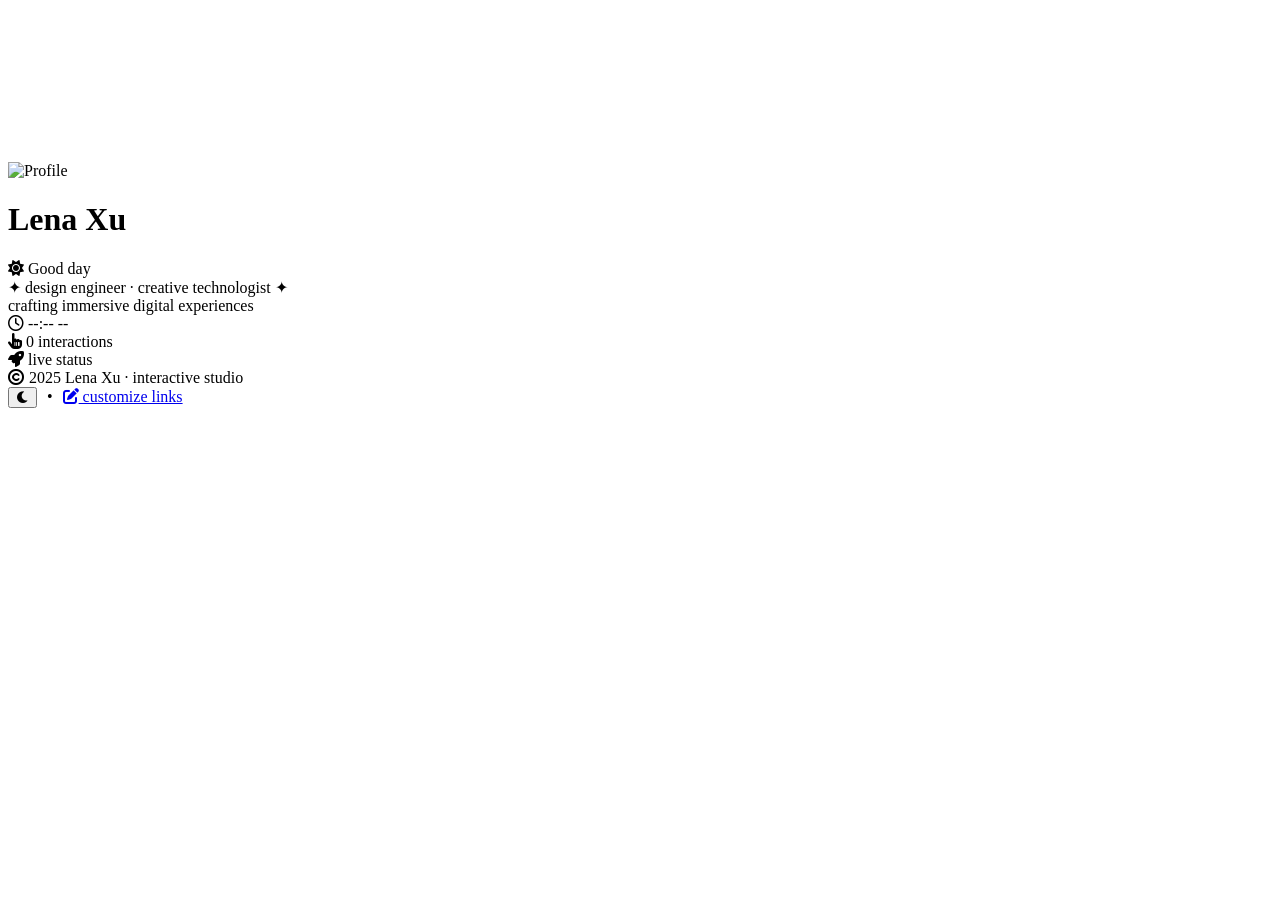
==== Bio/index.html @ 812dc0c6 "Rename index.html to Bio/index.html" ====
<!DOCTYPE html>
<html lang="en">
<head>
  <meta charset="UTF-8">
  <meta name="viewport" content="width=device-width, initial-scale=1.0, viewport-fit=cover">
  <meta name="theme-color" content="#0a0c15">
  <title>Nexus Pro · Interactive Link in Bio</title>
  <!-- Google Fonts + Font Awesome -->
  <link href="https://fonts.googleapis.com/css2?family=Inter:opsz,wght@14..32,300;14..32,400;14..32,500;14..32,600;14..32,700;14..32,800&display=swap" rel="stylesheet">
  <link rel="stylesheet" href="https://cdnjs.cloudflare.com/ajax/libs/font-awesome/6.0.0-beta3/css/all.min.css">
  <link rel="stylesheet" href="css/style.css">
</head>
<body>
  <canvas id="particle-canvas"></canvas>

  <div class="tilt-container" id="tiltCard">
    <div class="bio-card" id="bioCard">
      <div class="profile">
        <div class="avatar-frame">
          <img class="avatar" id="profileAvatar" src="https://ui-avatars.com/api/?background=8B5CF6&color=fff&bold=true&size=110&fontsize=0.55&name=LX&rounded=true&length=2&uppercase=true" alt="Profile">
        </div>
        <h1 class="name" id="profileName">Lena Xu</h1>
        <div class="dynamic-greeting" id="greetingMsg">
          <i class="fas fa-sun"></i> <span id="greetingText">Good day</span>
        </div>
        <div class="bio-text" id="profileBio">
          ✦ design engineer · creative technologist ✦<br> crafting immersive digital experiences
        </div>
        <div class="live-clock" id="liveClock">
          <i class="far fa-clock"></i> <span id="clockTime">--:-- --</span>
        </div>
      </div>

      <div class="links-list" id="linksList"></div>

      <div class="stats-row">
        <div class="stat-badge" id="clickCounterBadge">
          <i class="fas fa-hand-pointer"></i> <span id="clickCount">0</span> interactions
        </div>
        <div class="stat-badge">
          <i class="fas fa-rocket"></i> live status
        </div>
      </div>

      <div class="footer">
        <span id="copyright"><i class="far fa-copyright"></i> 2025 Lena Xu · interactive studio</span>
        <div>
          <button class="theme-toggle" id="themeSwitch" aria-label="Light/Dark mode"><i class="fas fa-moon"></i></button>
          <span style="margin:0 6px">•</span>
          <a href="#" id="customizeHint"><i class="fas fa-edit"></i> customize links</a>
        </div>
      </div>
    </div>
  </div>

  <script src="js/config.js"></script>
  <script src="js/main.js"></script>
</body>
</html>
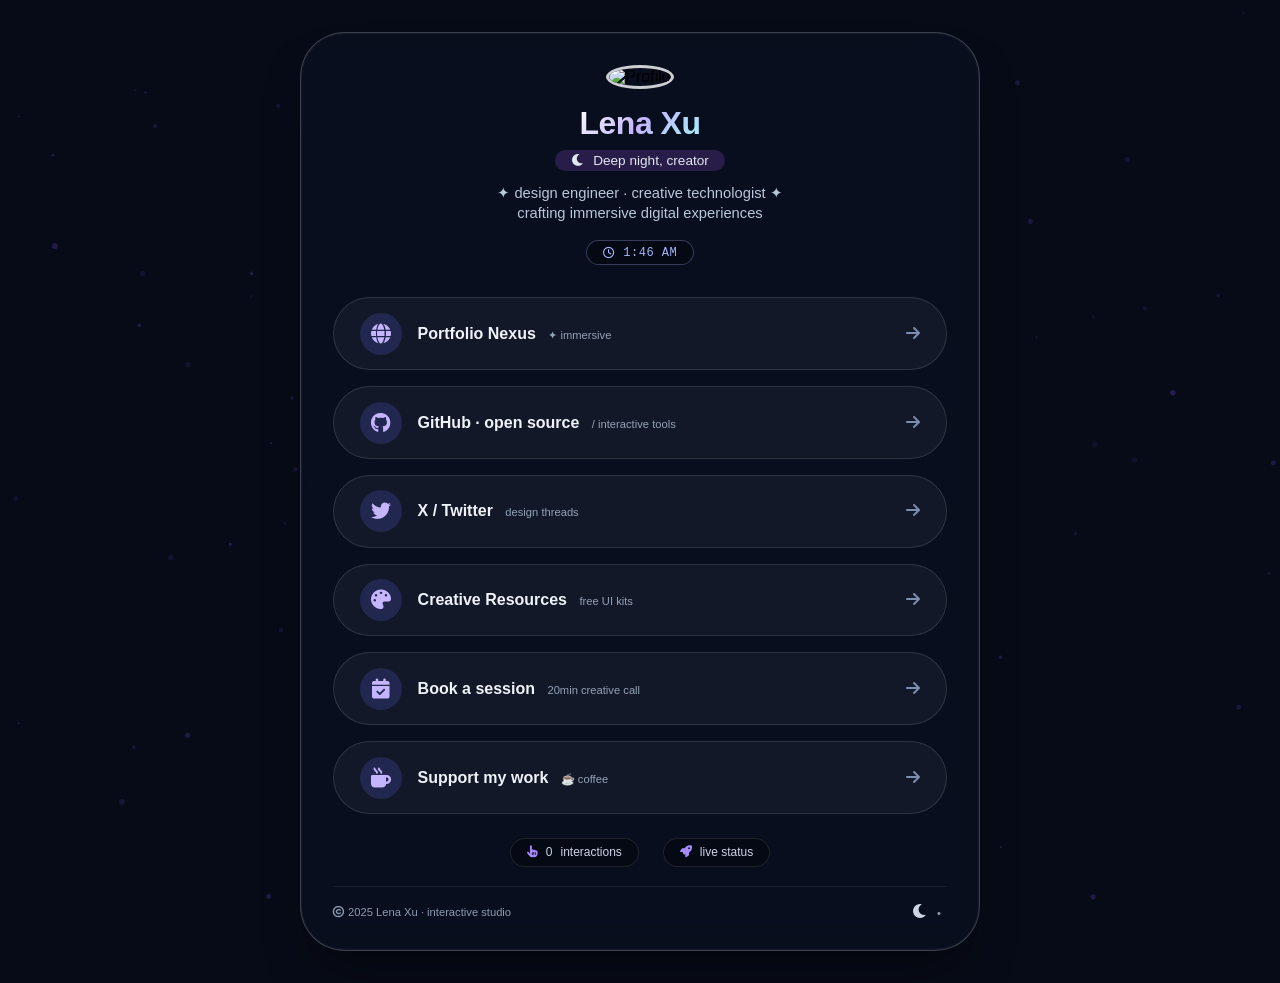
==== commit 66f239bf: "Update copyright year and footer content" ====
--- a/Bio/index.html
+++ b/Bio/index.html
@@ -43,11 +43,10 @@
       </div>
 
       <div class="footer">
-        <span id="copyright"><i class="far fa-copyright"></i> 2025 Lena Xu · interactive studio</span>
+        <span id="copyright"><i class="far fa-copyright"></i> 2026 Naufal Raka Airizqi · Galaxy Learning</span>
         <div>
           <button class="theme-toggle" id="themeSwitch" aria-label="Light/Dark mode"><i class="fas fa-moon"></i></button>
           <span style="margin:0 6px">•</span>
-          <a href="#" id="customizeHint"><i class="fas fa-edit"></i> customize links</a>
         </div>
       </div>
     </div>
--- a/Bio/css/style.css
+++ b/Bio/css/style.css
@@ -0,0 +1,367 @@
+* {
+  margin: 0;
+  padding: 0;
+  box-sizing: border-box;
+  user-select: none; /* improves feel for interactive cards, but text still selectable */
+}
+
+body {
+  font-family: 'Inter', sans-serif;
+  background: #070b17;
+  min-height: 100vh;
+  display: flex;
+  align-items: center;
+  justify-content: center;
+  padding: 2rem 1.5rem;
+  position: relative;
+  overflow-x: hidden;
+  cursor: default;
+}
+
+/* PARTICLE CANVAS */
+#particle-canvas {
+  position: fixed;
+  top: 0;
+  left: 0;
+  width: 100%;
+  height: 100%;
+  pointer-events: none;
+  z-index: 0;
+  opacity: 0.4;
+}
+
+/* 3D TILT CONTAINER */
+.tilt-container {
+  perspective: 1200px;
+  width: 100%;
+  max-width: 680px;
+  position: relative;
+  z-index: 5;
+}
+
+.bio-card {
+  background: rgba(12, 18, 34, 0.65);
+  backdrop-filter: blur(14px);
+  -webkit-backdrop-filter: blur(14px);
+  border-radius: 2.8rem;
+  border: 1px solid rgba(255, 255, 255, 0.2);
+  box-shadow: 0 30px 50px -20px rgba(0, 0, 0, 0.5), 0 0 0 1px rgba(255, 255, 255, 0.05) inset;
+  padding: 2rem 2rem 1.8rem;
+  transition: box-shadow 0.3s ease, transform 0.1s linear;
+  transform-style: preserve-3d;
+}
+
+/* PROFILE SECTION */
+.profile {
+  display: flex;
+  flex-direction: column;
+  align-items: center;
+  text-align: center;
+  margin-bottom: 1.8rem;
+}
+
+.avatar-frame {
+  position: relative;
+  margin-bottom: 1rem;
+}
+
+.avatar {
+  width: 112px;
+  height: 112px;
+  border-radius: 50%;
+  object-fit: cover;
+  border: 3px solid rgba(255, 255, 255, 0.8);
+  box-shadow: 0 20px 30px -12px rgba(0, 0, 0, 0.4);
+  transition: all 0.3s cubic-bezier(0.2, 0.9, 0.4, 1.1);
+}
+
+.avatar:hover {
+  transform: scale(1.02);
+  border-color: #c084fc;
+}
+
+.avatar-frame::before {
+  content: '';
+  position: absolute;
+  inset: -8px;
+  border-radius: 50%;
+  background: conic-gradient(from 0deg, #a855f7, #3b82f6, #ec489a, #a855f7);
+  opacity: 0;
+  transition: opacity 0.4s;
+  z-index: -1;
+}
+
+.avatar-frame:hover::before {
+  opacity: 0.7;
+  animation: spin 2.5s linear infinite;
+}
+
+@keyframes spin {
+  100% { transform: rotate(360deg); }
+}
+
+.name {
+  font-size: 2rem;
+  font-weight: 800;
+  background: linear-gradient(135deg, #FFFFFF, #c4b5fd, #a5f3fc);
+  background-clip: text;
+  -webkit-background-clip: text;
+  color: transparent;
+  letter-spacing: -0.5px;
+}
+
+.dynamic-greeting {
+  font-size: 0.85rem;
+  font-weight: 500;
+  background: rgba(168, 85, 247, 0.2);
+  padding: 0.2rem 1rem;
+  border-radius: 30px;
+  display: inline-flex;
+  align-items: center;
+  gap: 0.5rem;
+  color: #e2e8f0;
+  margin: 0.5rem 0 0.2rem;
+  backdrop-filter: blur(2px);
+}
+
+.bio-text {
+  font-size: 0.92rem;
+  color: #b9c7da;
+  max-width: 340px;
+  margin: 0.5rem auto 0;
+  line-height: 1.4;
+}
+
+.live-clock {
+  display: inline-flex;
+  align-items: center;
+  gap: 0.5rem;
+  background: rgba(0, 0, 0, 0.3);
+  backdrop-filter: blur(4px);
+  border-radius: 60px;
+  padding: 0.3rem 1rem;
+  font-size: 0.75rem;
+  font-family: monospace;
+  letter-spacing: 0.5px;
+  color: #a5b4fc;
+  margin-top: 1rem;
+  border: 1px solid rgba(165, 180, 252, 0.3);
+}
+
+/* LINKS */
+.links-list {
+  display: flex;
+  flex-direction: column;
+  gap: 1rem;
+  margin: 2rem 0 1.5rem;
+}
+
+.link-item {
+  display: flex;
+  align-items: center;
+  justify-content: space-between;
+  background: rgba(255, 255, 255, 0.04);
+  border: 1px solid rgba(255, 255, 255, 0.12);
+  border-radius: 80px;
+  padding: 0.9rem 1.6rem;
+  text-decoration: none;
+  transition: all 0.25s ease;
+  cursor: pointer;
+  position: relative;
+  overflow: hidden;
+  backdrop-filter: blur(2px);
+}
+
+.ripple-effect {
+  position: absolute;
+  border-radius: 50%;
+  background: rgba(168, 85, 247, 0.5);
+  transform: scale(0);
+  animation: rippleAnim 0.6s linear;
+  pointer-events: none;
+}
+
+@keyframes rippleAnim {
+  to {
+    transform: scale(4);
+    opacity: 0;
+  }
+}
+
+.link-item:hover {
+  background: rgba(139, 92, 246, 0.15);
+  border-color: rgba(168, 85, 247, 0.6);
+  transform: translateY(-2px);
+  box-shadow: 0 8px 20px -10px rgba(0, 0, 0, 0.5);
+}
+
+.link-left {
+  display: flex;
+  align-items: center;
+  gap: 1rem;
+}
+
+.link-icon {
+  width: 42px;
+  height: 42px;
+  background: rgba(99, 102, 241, 0.2);
+  border-radius: 50%;
+  display: flex;
+  align-items: center;
+  justify-content: center;
+  font-size: 1.25rem;
+  color: #c4b5fd;
+  transition: all 0.2s;
+}
+
+.link-item:hover .link-icon {
+  background: #8b5cf6;
+  color: white;
+  transform: scale(1.05);
+}
+
+.link-text {
+  font-weight: 600;
+  font-size: 1rem;
+  color: #f0f3fa;
+}
+
+.link-sub {
+  font-size: 0.7rem;
+  color: #94a3b8;
+  margin-left: 0.5rem;
+  font-weight: normal;
+}
+
+.link-arrow {
+  color: #7c8db0;
+  transition: transform 0.2s ease;
+}
+
+.link-item:hover .link-arrow {
+  transform: translateX(6px);
+  color: #c084fc;
+}
+
+/* STATS */
+.stats-row {
+  display: flex;
+  justify-content: center;
+  gap: 1.5rem;
+  margin-top: 1rem;
+  margin-bottom: 0.8rem;
+}
+
+.stat-badge {
+  background: rgba(0, 0, 0, 0.35);
+  border-radius: 60px;
+  padding: 0.4rem 1rem;
+  display: flex;
+  align-items: center;
+  gap: 0.5rem;
+  font-size: 0.75rem;
+  color: #cbd5e6;
+  border: 1px solid rgba(255, 255, 255, 0.1);
+  backdrop-filter: blur(2px);
+}
+
+.stat-badge i {
+  color: #a78bfa;
+}
+
+/* FOOTER */
+.footer {
+  display: flex;
+  justify-content: space-between;
+  align-items: center;
+  flex-wrap: wrap;
+  gap: 1rem;
+  margin-top: 1.2rem;
+  padding-top: 1rem;
+  border-top: 1px solid rgba(255, 255, 255, 0.08);
+  font-size: 0.7rem;
+  color: #8d9bb0;
+}
+
+.footer a {
+  color: #a78bfa;
+  text-decoration: none;
+  transition: 0.2s;
+}
+
+.footer a:hover {
+  color: #e2e8f0;
+}
+
+.theme-toggle {
+  background: none;
+  border: none;
+  color: #cbd5e6;
+  cursor: pointer;
+  font-size: 1rem;
+  transition: 0.2s;
+}
+
+.theme-toggle:hover {
+  color: #c084fc;
+  transform: rotate(15deg);
+}
+
+/* LIGHT THEME */
+body.light {
+  background: #eef2ff;
+}
+body.light .bio-card {
+  background: rgba(255, 255, 255, 0.75);
+  backdrop-filter: blur(16px);
+  border-color: rgba(0, 0, 0, 0.1);
+  box-shadow: 0 20px 35px -12px rgba(0, 0, 0, 0.1);
+}
+body.light .link-item {
+  background: rgba(0, 0, 0, 0.02);
+  border-color: rgba(0, 0, 0, 0.12);
+}
+body.light .link-text,
+body.light .bio-text,
+body.light .stat-badge,
+body.light .footer {
+  color: #1e293b;
+}
+body.light .link-icon {
+  background: #e0e7ff;
+  color: #5b21b6;
+}
+body.light .dynamic-greeting,
+body.light .live-clock {
+  background: rgba(0, 0, 0, 0.05);
+  color: #334155;
+}
+
+/* RESPONSIVE */
+@media (max-width: 550px) {
+  .bio-card {
+    padding: 1.5rem;
+  }
+  .avatar {
+    width: 88px;
+    height: 88px;
+  }
+  .name {
+    font-size: 1.7rem;
+  }
+  .link-item {
+    padding: 0.7rem 1.2rem;
+  }
+}
+
+@keyframes fadeSlide {
+  from { opacity: 0; transform: translateY(12px); }
+  to { opacity: 1; transform: translateY(0); }
+}
+.link-item, .profile, .stats-row, .footer {
+  animation: fadeSlide 0.4s ease forwards;
+}
+.link-item {
+  opacity: 0;
+  animation-delay: calc(0.03s * var(--i, 1));
+}
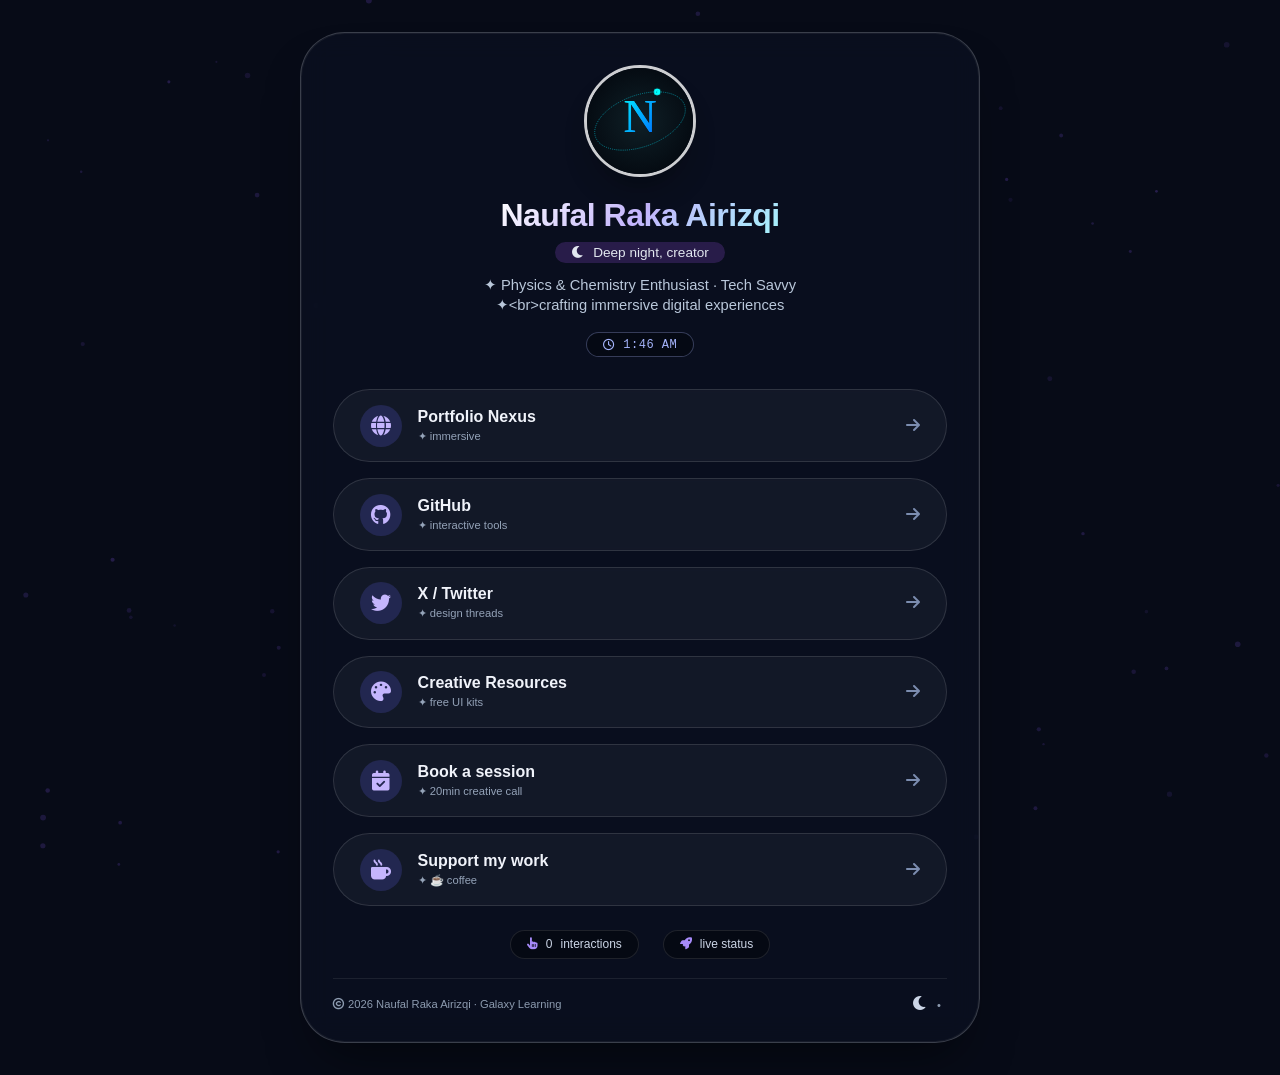
==== commit 539f2172: "Update index.html" ====
--- a/Bio/index.html
+++ b/Bio/index.html
@@ -5,6 +5,15 @@
   <meta name="viewport" content="width=device-width, initial-scale=1.0, viewport-fit=cover">
   <meta name="theme-color" content="#0a0c15">
   <title>Nexus Pro · Interactive Link in Bio</title>
+  <!-- Google tag (gtag.js) -->
+<script async src="https://www.googletagmanager.com/gtag/js?id=G-TGDPHG1SYR"></script>
+<script>
+  window.dataLayer = window.dataLayer || [];
+  function gtag(){dataLayer.push(arguments);}
+  gtag('js', new Date());
+
+  gtag('config', 'G-TGDPHG1SYR');
+</script>
   <!-- Google Fonts + Font Awesome -->
   <link href="https://fonts.googleapis.com/css2?family=Inter:opsz,wght@14..32,300;14..32,400;14..32,500;14..32,600;14..32,700;14..32,800&display=swap" rel="stylesheet">
   <link rel="stylesheet" href="https://cdnjs.cloudflare.com/ajax/libs/font-awesome/6.0.0-beta3/css/all.min.css">
--- a/Bio/css/style.css
+++ b/Bio/css/style.css
@@ -309,17 +309,17 @@
 
 /* LIGHT THEME */
 body.light {
-  background: #eef2ff;
+  background: #f8fafc;
 }
 body.light .bio-card {
-  background: rgba(255, 255, 255, 0.75);
+  background: rgba(255, 255, 255, 0.92);
   backdrop-filter: blur(16px);
-  border-color: rgba(0, 0, 0, 0.1);
-  box-shadow: 0 20px 35px -12px rgba(0, 0, 0, 0.1);
+  border-color: rgba(0, 0, 0, 0.08);
+  box-shadow: 0 20px 35px -12px rgba(0, 0, 0, 0.08);
 }
 body.light .link-item {
   background: rgba(0, 0, 0, 0.02);
-  border-color: rgba(0, 0, 0, 0.12);
+  border-color: rgba(0, 0, 0, 0.1);
 }
 body.light .link-text,
 body.light .bio-text,
@@ -328,15 +328,37 @@
   color: #1e293b;
 }
 body.light .link-icon {
-  background: #e0e7ff;
-  color: #5b21b6;
+  background: #eef2ff;
+  color: #4f46e5;
+}
+body.light .link-item:hover .link-icon {
+  background: #4f46e5;
+  color: white;
 }
 body.light .dynamic-greeting,
 body.light .live-clock {
   background: rgba(0, 0, 0, 0.05);
   color: #334155;
-}
-
+  border-color: rgba(0, 0, 0, 0.08);
+}
+body.light .stat-badge {
+  background: rgba(0, 0, 0, 0.03);
+  border-color: rgba(0, 0, 0, 0.06);
+}
+body.light .footer {
+  border-top-color: rgba(0, 0, 0, 0.08);
+}
+body.light .theme-toggle {
+  color: #334155;
+}
+body.light .theme-toggle:hover {
+  color: #4f46e5;
+}
+/* optional: link hover states */
+body.light .link-item:hover {
+  background: rgba(79, 70, 229, 0.08);
+  border-color: rgba(79, 70, 229, 0.3);
+}
 /* RESPONSIVE */
 @media (max-width: 550px) {
   .bio-card {
